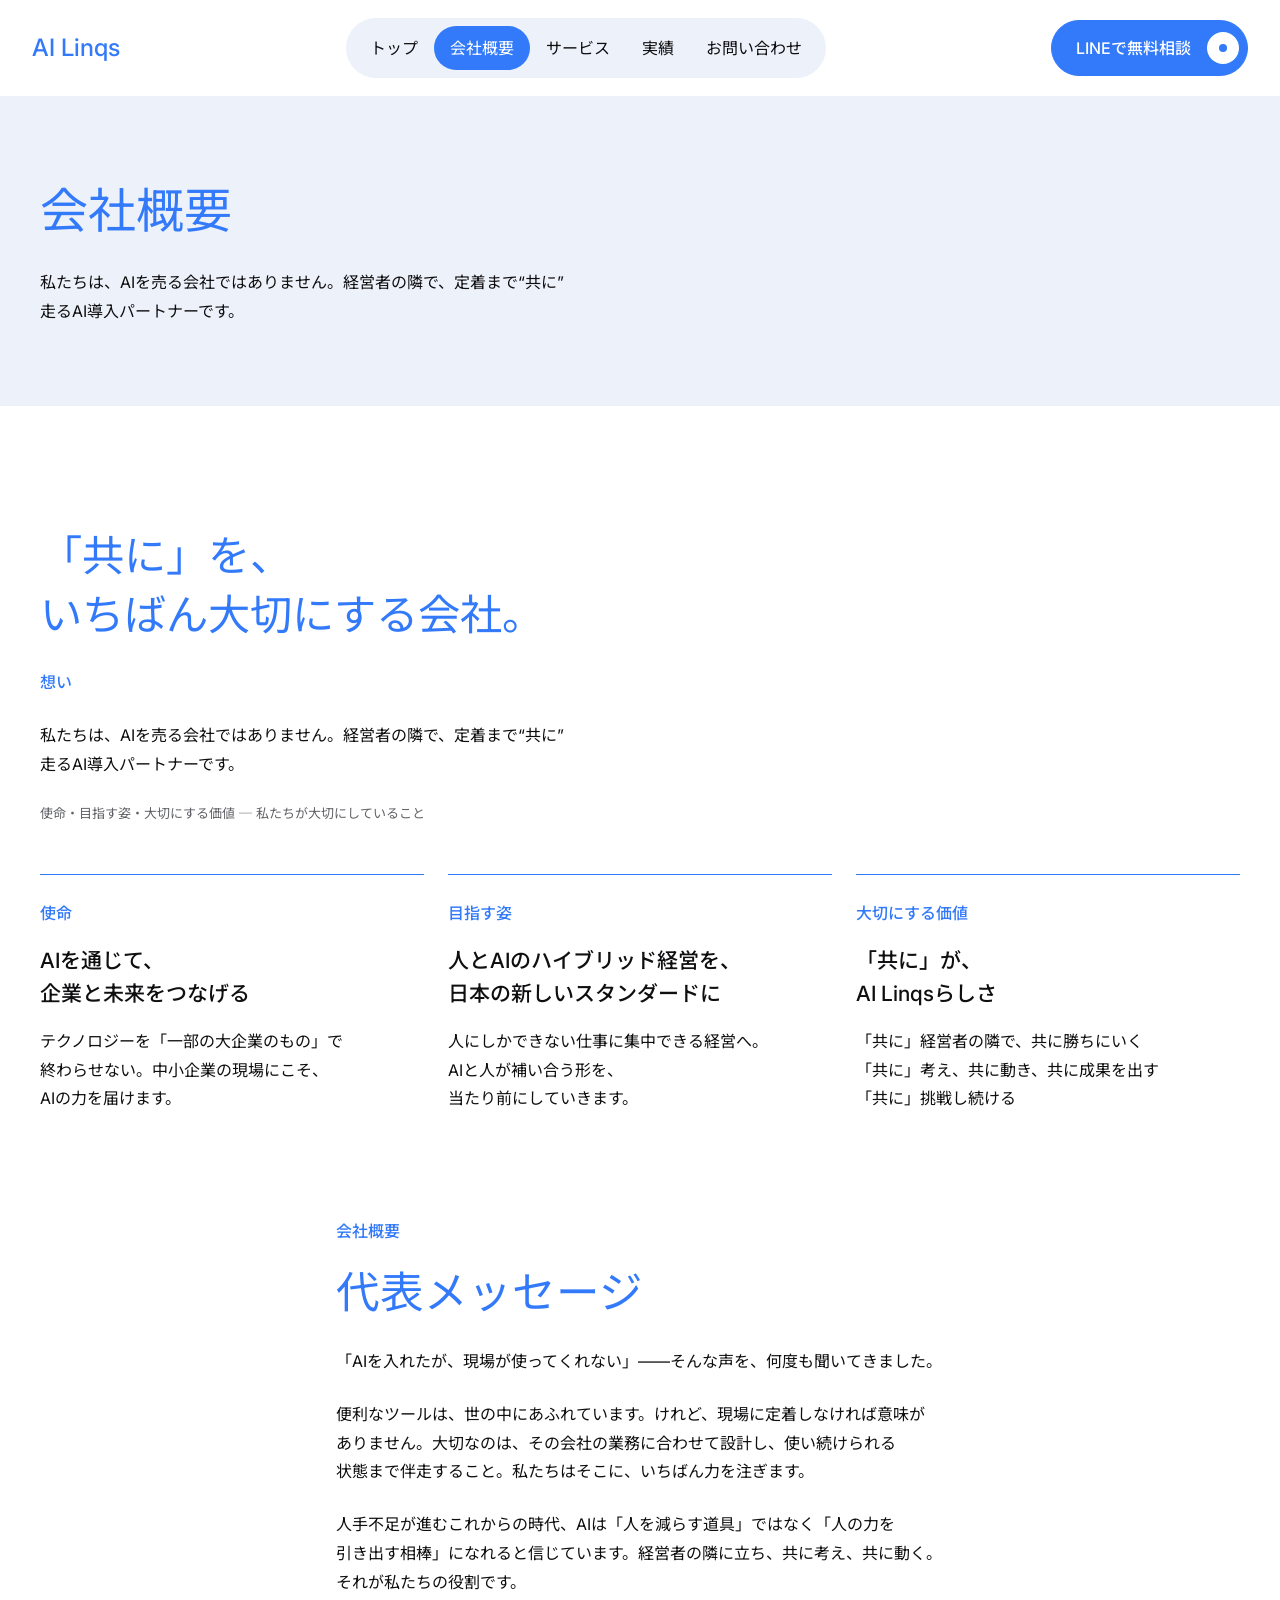
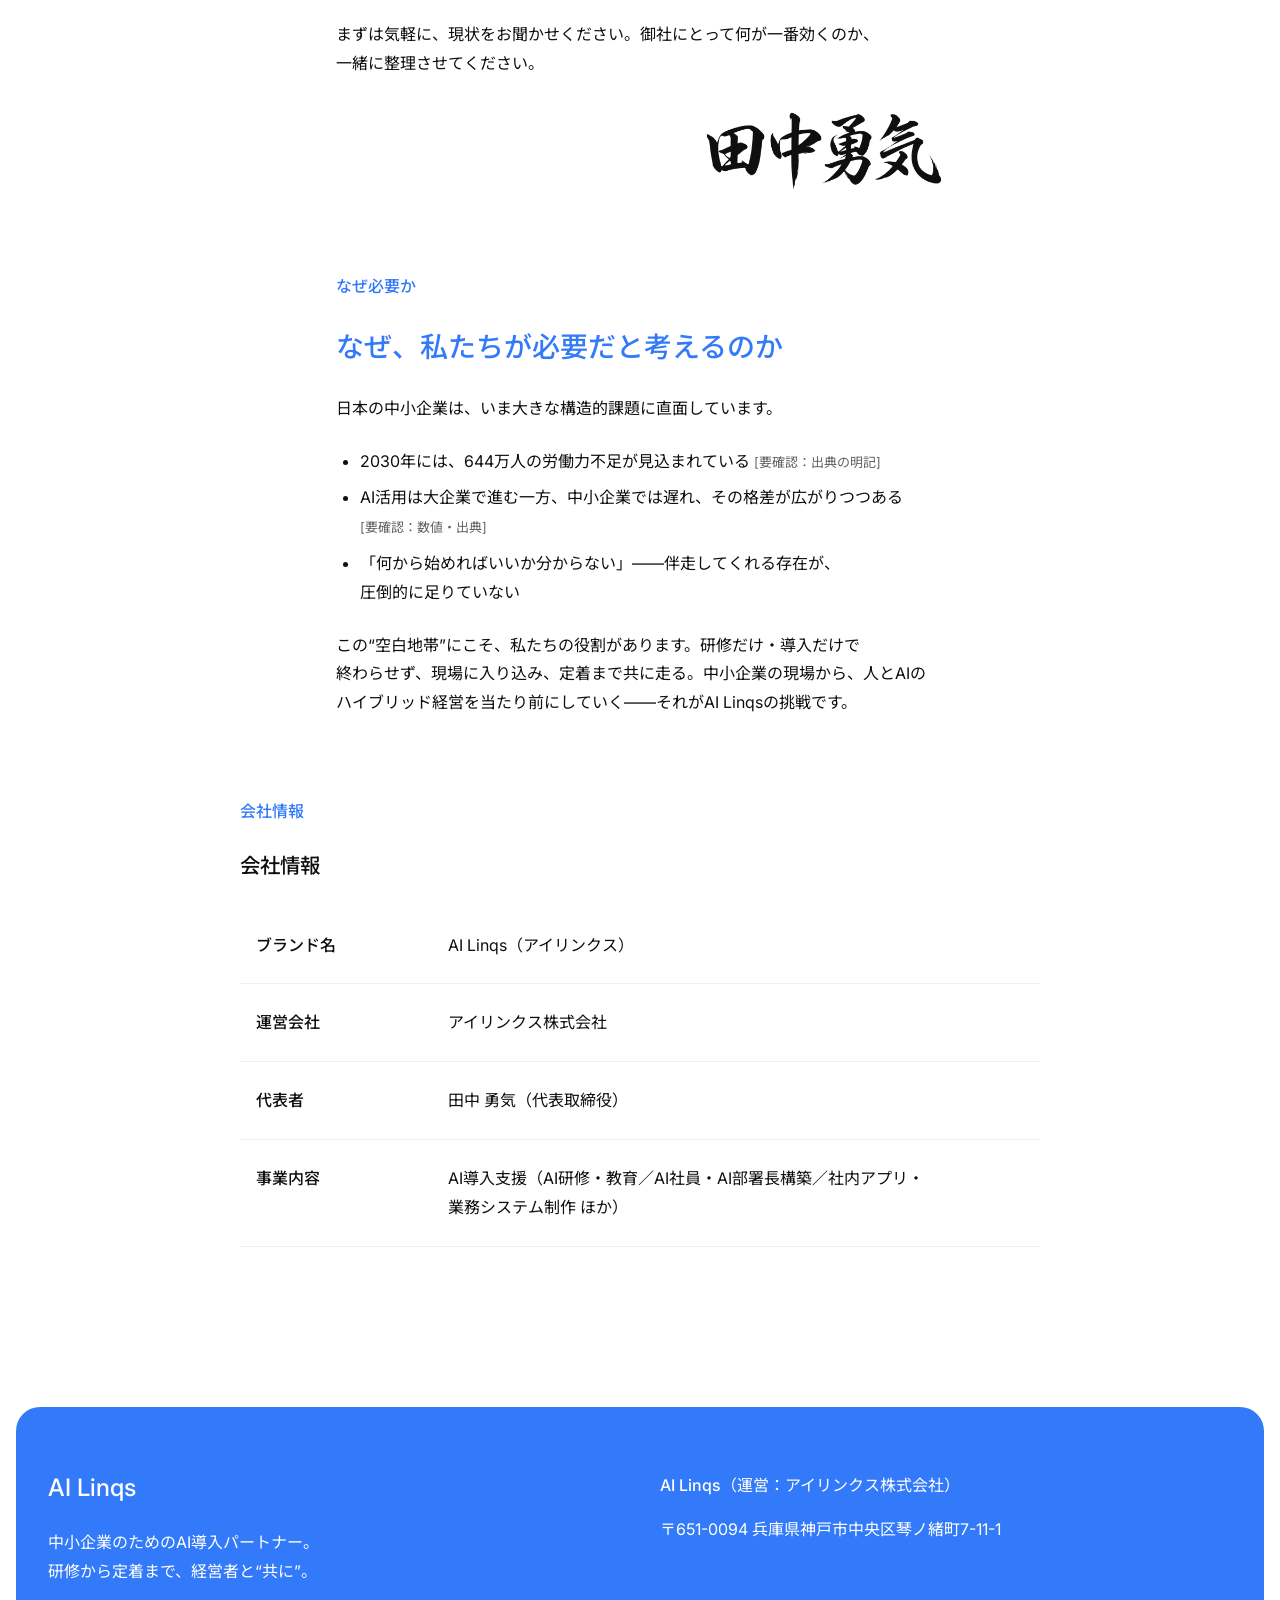
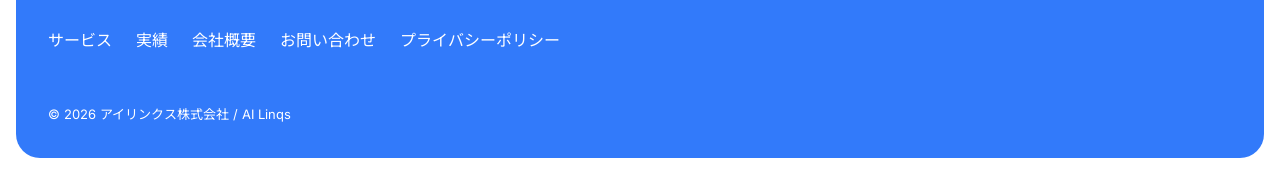
==== about.html @ a53787ae "v3.1：音声フィードバックを反映し、5ページ構成に作り直し - トップ／会社概要／サービス／実績／お問い合わせ＋プライバシーポリシー（共通 css/style.css・js/main.js） - ヒ" ====
<!DOCTYPE html>
<html lang="ja"><head><meta charset="UTF-8"><meta name="viewport" content="width=device-width, initial-scale=1"><meta name="robots" content="noindex,nofollow"><meta name="theme-color" content="#FFFFFF"><title>会社概要｜AI Linqs</title><meta name="description" content="私たちは、AIを売る会社ではありません。経営者の隣で、定着まで“共に”走るAI導入パートナーです。"><link rel="icon" sizes="32x32" href="assets/favicon-32.png"><link rel="icon" sizes="192x192" href="assets/favicon-192.png"><link rel="apple-touch-icon" sizes="180x180" href="assets/favicon-180.png"><link rel="preconnect" href="https://fonts.googleapis.com"><link rel="preconnect" href="https://fonts.gstatic.com" crossorigin><link href="https://fonts.googleapis.com/css2?family=Inter:wght@400;500;600&amp;family=Noto+Sans+JP:wght@400;500&amp;display=swap" rel="stylesheet"><link rel="stylesheet" href="css/style.css"><script src="js/main.js" defer></script></head><body><a class="skip" href="#main">本文へスキップ</a><header class="site-header"><div class="header-inner"><a class="logo" href="index.html">AI Linqs</a><nav class="pill-nav" aria-label="グローバルナビゲーション"><a href="index.html">トップ</a><a href="about.html" class="is-active" aria-current="page">会社概要</a><a href="service.html">サービス</a><a href="works.html">実績</a><a href="contact.html">お問い合わせ</a></nav><div class="header-end"><a class="btn" href="contact.html#contact" data-line-cta>LINEで無料相談<span class="btn-dot" aria-hidden="true"></span></a><button class="burger" id="burger" type="button" aria-label="メニューを開く" aria-expanded="false" aria-controls="spMenu"><span></span><span></span></button></div></div><nav class="sp-menu" id="spMenu" aria-label="スマートフォン用メニュー" hidden><a href="index.html">トップ</a><a href="about.html" class="is-active" aria-current="page">会社概要</a><a href="service.html">サービス</a><a href="works.html">実績</a><a href="contact.html">お問い合わせ</a><a class="btn" href="contact.html#contact" data-line-cta>LINEで無料相談<span class="btn-dot" aria-hidden="true"></span></a></nav><noscript><nav class="nojs-nav" aria-label="ページ一覧"><a href="index.html">トップ</a><a href="about.html" class="is-active" aria-current="page">会社概要</a><a href="service.html">サービス</a><a href="works.html">実績</a><a href="contact.html">お問い合わせ</a></nav></noscript></header><main id="main"><section class="page-band"><div class="container"><h1>会社概要</h1><p>私たちは、AIを売る会社ではありません。経営者の隣で、定着まで“共に”走るAI導入パートナーです。</p></div></section><section class="section about-content" id="philosophy"><div class="container"><div class="section-head"><h2 class="slide__title reveal">「共に」を、<br>いちばん大切にする会社。</h2><p class="eyebrow reveal">想い</p>
      <p class="slide__lead reveal">私たちは、AIを売る会社ではありません。経営者の隣で、定着まで“共に”走るAI導入パートナーです。</p>
      <p class="slide__note reveal">使命・目指す姿・大切にする価値 ─ 私たちが大切にしていること</p></div><div class="grid3 values"><article class="card" id="mission"><div class="card-body"><p class="slide__tag reveal">使命</p>
      <h3 class="slide__title reveal"><span class="phrase">AIを通じて、</span><br><span class="phrase">企業と未来をつなげる</span></h3>
      <p class="slide__lead reveal"><span class="phrase">テクノロジーを「一部の大企業のもの」で</span><br><span class="phrase">終わらせない。中小企業の現場にこそ、</span><br><span class="phrase">AIの力を届けます。</span></p></div></article>
<article class="card" id="vision"><div class="card-body"><p class="slide__tag reveal">目指す姿</p>
      <h3 class="slide__title reveal"><span class="phrase">人とAIのハイブリッド経営を、</span><br><span class="phrase">日本の新しいスタンダードに</span></h3>
      <p class="slide__lead reveal"><span class="phrase">人にしかできない仕事に集中できる経営へ。</span><br><span class="phrase">AIと人が補い合う形を、</span><br><span class="phrase">当たり前にしていきます。</span></p></div></article>
<article class="card" id="value"><div class="card-body"><p class="slide__tag reveal">大切にする価値</p>
      <h3 class="slide__title reveal"><span class="phrase">「共に」が、</span><br><span class="phrase">AI Linqsらしさ</span></h3>
      <ul class="dash slide__lead reveal">
        <li>「共に」経営者の隣で、共に勝ちにいく</li>
        <li>「共に」考え、共に動き、共に成果を出す</li>
        <li>「共に」挑戦し続ける</li>
      </ul></div></article>
</div><div class="subsection message-block"><p class="eyebrow reveal">会社概要</p>
      <h2 class="slide__title slide__title--m reveal">代表メッセージ</h2>
      <div class="message reveal">
        <!-- 社長の写真が届いたら：<img class="message__portrait" src="assets/ceo.jpg" alt="代表取締役 田中 勇気" width="224" height="224" loading="lazy" decoding="async"> -->
        <p>「AIを入れたが、現場が使ってくれない」——そんな声を、何度も聞いてきました。</p>
        <p>便利なツールは、世の中にあふれています。けれど、現場に定着しなければ意味がありません。大切なのは、その会社の業務に合わせて設計し、使い続けられる状態まで伴走すること。私たちはそこに、いちばん力を注ぎます。</p>
        <p>人手不足が進むこれからの時代、AIは「人を減らす道具」ではなく「人の力を引き出す相棒」になれると信じています。経営者の隣に立ち、共に考え、共に動く。それが私たちの役割です。</p>
        <p>まずは気軽に、現状をお聞かせください。御社にとって何が一番効くのか、一緒に整理させてください。</p>
        <img src="assets/signature-dark.png" alt="田中 勇気 サイン" class="message__sign" width="900" height="308" loading="lazy" decoding="async">
      </div></div><div id="why-us" class="subsection"><p class="slide__tag reveal">なぜ必要か</p>
      <h3 class="slide__title reveal">なぜ、私たちが必要だと考えるのか</h3>
      <div class="prose slide__lead reveal">
        <p>日本の中小企業は、いま大きな構造的課題に直面しています。</p>
        <ul>
          <li>2030年には、644万人の労働力不足が見込まれている <span class="todo">[要確認：出典の明記]</span></li>
          <li>AI活用は大企業で進む一方、中小企業では遅れ、その格差が広がりつつある <span class="todo">[要確認：数値・出典]</span></li>
          <li>「何から始めればいいか分からない」——伴走してくれる存在が、圧倒的に足りていない</li>
        </ul>
        <p>この“空白地帯”にこそ、私たちの役割があります。研修だけ・導入だけで終わらせず、現場に入り込み、定着まで共に走る。中小企業の現場から、人とAIのハイブリッド経営を当たり前にしていく——それがAI Linqsの挑戦です。</p>
      </div></div><div id="company-info" class="subsection"><p class="slide__tag reveal">会社情報</p>
      <h3 class="slide__title slide__title--m reveal">会社情報</h3>
      <!-- [要確認] 会社概要（運営法人=アイリンクス株式会社／設立年・法人格の最終確認） -->
      <table class="company-table"><tbody><tr><th scope="row">ブランド名</th><td>AI Linqs（アイリンクス）</td></tr><tr><th scope="row">運営会社</th><td>アイリンクス株式会社</td></tr><tr><th scope="row">代表者</th><td>田中 勇気（代表取締役）</td></tr><tr><th scope="row">事業内容</th><td>AI導入支援（AI研修・教育／AI社員・AI部署長構築／社内アプリ・業務システム制作 ほか）</td></tr></tbody></table></div></div></section></main><footer class="footer">
  <div class="container">
    <div class="footer__grid">
      <div>
        <a href="index.html" class="logo" aria-label="AI Linqs トップへ"><span class="logo__ai">AI</span> Linqs</a>
        <p class="footer__desc">中小企業のためのAI導入パートナー。<br>研修から定着まで、経営者と“共に”。</p>
      </div>
      <div>
        <p><strong>AI Linqs</strong>（運営：アイリンクス株式会社）</p>
        <p>〒651-0094 兵庫県神戸市中央区琴ノ緒町7-11-1</p>
      </div>
      <nav class="footer__nav" aria-label="フッターナビゲーション">
        <ul>
          <li><a href="service.html">サービス</a></li>
          <li><a href="works.html">実績</a></li>
          <li><a href="about.html">会社概要</a></li>
          <li><a href="contact.html">お問い合わせ</a></li>
          <li><a href="privacy.html">プライバシーポリシー</a></li>
        </ul>
      </nav>
    </div>
    <p class="footer__copy">&copy; 2026 アイリンクス株式会社 / AI Linqs</p>
  </div>
</footer><div class="sticky-cta" id="stickyCta" hidden><a class="btn" href="contact.html#contact" data-line-cta>LINEで無料相談<span class="btn-dot" aria-hidden="true"></span></a></div><div class="test-badge" id="testBadge" hidden>テスト版 v3</div></body></html>
---- css/style.css ----
/* AI Linqs v3.1 — six colors, no shadows or gradients, 8px spacing. */
:root {
  --white: #FFFFFF;
  --surface: #EDF1F9;
  --blue: #327AFA;
  --ink: #0F0F11;
  --muted: #616267;
  --faint: #9798A1;
  --header-height: 96px;
}
* { box-sizing: border-box; }
html { scroll-padding-top: 112px; }
body { margin: 0; color: var(--ink); background: var(--white); font-family: "Inter", "Noto Sans JP", sans-serif; font-size: 16px; font-weight: 400; line-height: 1.8; }
h1,h2,h3,h4,p,ul,ol,dl,figure { margin: 0; }
h1,h2,h3,h4,summary { text-wrap: balance; word-break: auto-phrase; line-break: strict; }
h1,h2 { color: var(--blue); font-size: clamp(30px, 3.4vw, 48px); font-weight: 400; line-height: 1.4; }
h3 { font-size: clamp(20px, 1.6vw, 21px); font-weight: 500; line-height: 1.6; }
h4 { font-size: 18px; font-weight: 500; }
p,li,dd,td,th { text-wrap: pretty; word-break: auto-phrase; line-break: strict; }
p,dd { max-width: 38em; }
p + p { margin-top: 16px; }
b,strong,th,dt { font-weight: 500; }
a { color: var(--blue); text-underline-offset: 4px; }
button { font: inherit; cursor: pointer; }
img { display: block; max-width: 100%; object-fit: cover; }
ul,ol { padding-left: 24px; }
li + li { margin-top: 8px; }
[hidden] { display: none !important; }
:focus-visible { outline: 2px solid var(--blue); outline-offset: 4px; }
[id] { scroll-margin-top: 112px; }
.phrase,.nw { display: inline-block; }
.container { width: calc(100% - 64px); max-width: 1200px; margin-inline: auto; }
.section { padding: 120px 0 160px; }
.section + .section { border-top: 1px solid var(--surface); }
.section-head { margin-bottom: 48px; }
.section-head > * + * { margin-top: 24px; }
.section-head > .eyebrow:first-child { margin-bottom: 16px; }
.section-head > .eyebrow + h2 { margin-top: 0; }
.lead,.slide__lead { font-size: 16px; line-height: 1.8; }
.eyebrow,.slide__tag { font-size: 16px; font-weight: 500; color: var(--blue); }
.note,.slide__note,.todo,.contact__privacy,.modal__updated,.footer__copy { font-size: 13px; color: var(--muted); }
.note,.slide__note { margin-top: 24px; }
.actions,.slide__actions { display: flex; flex-wrap: wrap; gap: 16px; margin-top: 40px; }
.actions { justify-content: center; }
.grid3 { display: grid; grid-template-columns: repeat(3,minmax(0,1fr)); gap: 24px; align-items: stretch; }
.grid3 > * { min-width: 0; }
.card { display: flex; flex-direction: column; gap: 24px; }
.card-body { display: flex; flex-direction: column; align-items: flex-start; gap: 16px; min-width: 0; flex: 1; }
.card-body > p + p { margin-top: 0; }
.card-copy { width: 100%; font-size: 16px; line-height: 1.8; }
.photo { width: 100%; height: auto; aspect-ratio: 3 / 2; border-radius: 16px; object-fit: cover; }
.surface-section { background: var(--surface); }
.btn { display: inline-flex; align-items: center; justify-content: space-between; gap: 16px; min-height: 56px; max-width: 100%; padding: 8px 8px 8px 24px; border: 1px solid var(--blue); border-radius: 9999px; background: var(--white); color: var(--blue); text-decoration: none; font-size: 16px; font-weight: 500; line-height: 1.4; transition: color .3s ease, background-color .3s ease; }
.btn-dot { display: grid; place-items: center; flex: 0 0 32px; width: 32px; height: 32px; border-radius: 9999px; background: var(--blue); }
.btn-dot::after { content: ""; width: 8px; height: 8px; border-radius: 9999px; background: var(--white); }
.btn[data-line-cta],.btn:hover { background: var(--blue); color: var(--white); }
.btn[data-line-cta] .btn-dot,.btn:hover .btn-dot { background: var(--white); }
.btn[data-line-cta] .btn-dot::after,.btn:hover .btn-dot::after { background: var(--blue); }
.btn[data-line-cta]:hover { background: var(--white); color: var(--blue); }
.btn[data-line-cta]:hover .btn-dot { background: var(--blue); }
.btn[data-line-cta]:hover .btn-dot::after { background: var(--white); }
.site-header { position: sticky; top: 0; z-index: 20; background: var(--white); border-bottom: 1px solid var(--surface); }
.header-inner { width: calc(100% - 64px); max-width: 1360px; min-height: var(--header-height); margin: auto; display: flex; justify-content: space-between; align-items: center; gap: 24px; }
.logo { font-size: 24px; font-weight: 500; line-height: 1.4; color: var(--blue); text-decoration: none; white-space: nowrap; }
.pill-nav { display: flex; padding: 8px; border-radius: 9999px; background: var(--surface); }
.pill-nav a { padding: 8px 16px; font-size: 16px; color: var(--ink); text-decoration: none; border-radius: 9999px; white-space: nowrap; }
.pill-nav a.is-active,.sp-menu a.is-active { background: var(--blue); color: var(--white); }
.header-end { display: flex; align-items: center; gap: 16px; }
.burger { display: none; width: 48px; height: 48px; padding: 16px 8px; background: var(--white); border: 1px solid var(--blue); border-radius: 9999px; }
.burger span { display: block; height: 1px; background: var(--blue); }
.burger span + span { margin-top: 8px; }
.sp-menu { padding: 16px 24px 24px; background: var(--surface); }
.sp-menu > a { display: block; padding: 8px 16px; margin-top: 8px; border-radius: 9999px; text-decoration: none; }
.sp-menu > .btn { display: flex; }
.nojs-nav { display: flex; flex-wrap: wrap; gap: 16px; padding: 16px; }
.skip { position: fixed; z-index: 40; top: -160px; left: 16px; padding: 16px; border-radius: 9999px; background: var(--white); border: 1px solid var(--blue); }
.skip:focus { top: 16px; }
/* Full-bleed hero has no frame, padding or border radius. */
.hero { position: relative; }
/* 写真は 3:1。左の白い部分に文字を載せるので、左端を基準に切り出す */
.hero-image { display: block; width: 100%; height: clamp(520px, 45vw, 760px); object-fit: cover; object-position: left center; }
.hero-inner { position: absolute; inset: 0; width: calc(100% - 64px); max-width: 1200px; margin: auto; display: flex; align-items: center; }
.hero-copy { width: 600px; max-width: 46%; padding: 48px 0; }
.hero-copy > * + * { margin-top: 24px; }
.hero-copy h1 { font-size: clamp(30px, 3.1vw, 48px); white-space: nowrap; }
.hero-copy .eyebrow { max-width: 32em; font-size: 16px; color: var(--ink); }
.hero-copy .lead { max-width: 30em; }
.page-band { padding: 80px 0; background: var(--surface); }
.page-band h1 { font-size: 48px; }
.page-band p { margin-top: 24px; }
#philosophy > .container > .section-head h2 { font-size: clamp(24px, 3.3vw, 48px); }
.philosophy-intro { display: grid; grid-template-columns: 1.2fr 1fr; align-items: center; gap: 64px; }
.philosophy-intro .photo { max-height: 360px; }
.growth-flow { display: grid; grid-template-columns: repeat(4,minmax(0,1fr)); list-style: none; padding: 0; margin: 64px 0; gap: 24px; }
.growth-flow li { position: relative; margin: 0; padding: 24px 8px; text-align: center; color: var(--blue); font-size: 21px; border-block: 1px solid var(--surface); }
.growth-flow li + li::before { content: "→"; position: absolute; top: 50%; left: -24px; width: 24px; transform: translateY(-50%); }
.pillar { padding: 0; }
.pillar h3 { font-size: clamp(28px, 2.3vw, 32px); font-weight: 400; color: var(--blue); line-height: 1.4; }
.pillar .eyebrow { margin-bottom: 8px; }
.pillars .card-body { gap: 24px; }
.issue-cards .card-body { padding: 0; }
.reason-cards .card { border-top: 1px solid var(--blue); padding: 24px 0; }
.reason-cards .eyebrow { font-size: 32px; font-weight: 400; }
.process-strip { margin-top: 64px; }
.steps { display: grid; grid-template-columns: repeat(4,minmax(0,1fr)); align-items: stretch; list-style: none; padding: 0; gap: 24px; }
.steps li { position: relative; margin: 0; min-width: 0; display: flex; flex-direction: column; gap: 16px; font-size: 16px; }
.steps li::before { content: ""; position: absolute; top: 24px; left: 0; right: -24px; height: 1px; background: var(--blue); }
.steps li:last-child::before { right: 0; }
.step-number { position: relative; z-index: 1; width: 48px; height: 48px; display: grid; place-items: center; border: 1px solid var(--blue); border-radius: 9999px; background: var(--white); color: var(--blue); font-size: 21px; }
.service-cards h3 { white-space: nowrap; font-size: clamp(18px, 1.6vw, 21px); }
.case-cards .card-copy { font-size: 16px; }
.line-frame { background: var(--surface); border-radius: 32px; padding: 48px; }
.line-frame .section-head { max-width: 760px; }
.line-frame .grid3 { gap: 24px; }
.line-frame .card { background: var(--white); border-radius: 12px; padding: 24px 16px; }
.line-frame .card h3 { font-size: 19px; }
.line-frame .card .phrase { display: inline; }
.line-frame .card br { display: none; }
.line-icon { width: 40px; height: 40px; stroke: var(--blue); fill: none; stroke-width: 1.5; }
.line-action { display: flex; align-items: center; justify-content: center; gap: 40px; margin-top: 48px; }
.qr { width: 160px; height: 160px; }
.subsection { margin-top: 80px; }
.subsection > * + * { margin-top: 24px; }
.values .card { padding: 24px 0; border-top: 1px solid var(--blue); }
.values h3 { font-size: 21px; }
.values .dash { list-style: none; padding: 0; }
.values .dash li + li { margin-top: 0; }
.message-block,.prose,.privacy-prose,.detail-content { max-width: 38em; margin-inline: auto; }
.message-block > h2 { margin-top: 16px; }
.message p { margin-top: 24px; }
.message__sign { width: 240px; height: auto; margin: 32px 0 0 auto; }
.prose ul { margin: 24px 0; }
#why-us { max-width: 38em; margin-inline: auto; }
#why-us > h3 { font-size: 28px; color: var(--blue); }
#company-info { max-width: 800px; margin-inline: auto; }
.company-table { width: 100%; border-collapse: collapse; margin-top: 24px; }
.company-table th,.company-table td { text-align: left; vertical-align: top; padding: 24px 16px; border-bottom: 1px solid var(--surface); }
.company-table th { width: 24%; }
.mini { display: grid; list-style: none; padding: 0; gap: 24px; margin-top: 32px; }
.mini li { display: flex; gap: 24px; padding: 24px; background: var(--surface); border-radius: 12px; margin: 0; }
.mini li > span:first-child { flex: 0 0 32px; color: var(--blue); font-size: 21px; }
.mini li > span:last-child { max-width: 38em; }
.mini b { display: block; margin-bottom: 8px; font-size: 21px; }
#lineup .mini { max-width: 800px; }
.detail-section:nth-of-type(even) { background: var(--surface); }
.detail-content h2 { font-size: clamp(28px, 3vw, 40px); }
.detail-content h3,.privacy-prose h3 { margin: 40px 0 16px; }
.modal__head { margin-bottom: 32px; }
.modal__head .slide__tag { margin-bottom: 16px; }
.ba { margin-top: 40px; display: grid; gap: 24px; }
.ba__col { border: 1px solid var(--blue); border-radius: 16px; padding: 24px; }
.ba__h { color: var(--blue); font-weight: 500; margin-bottom: 16px; }
.ba__arrow { display: none; }
.row { margin-top: 32px; }
.row__h { margin-bottom: 16px; color: var(--blue); }
.price { border-top: 1px solid var(--blue); margin-top: 40px; padding-top: 24px; }
.table-wrap { overflow-x: auto; margin-top: 24px; }
.compare { width: 100%; border-collapse: collapse; text-align: left; table-layout: fixed; }
.compare th,.compare td { padding: 24px 16px; vertical-align: top; border-bottom: 1px solid var(--surface); }
.compare thead { background: var(--surface); }
.compare th:first-child { width: 28%; }
.compare th:last-child { width: 20%; }
.panel,.cta-panel { padding: 48px; border-radius: 16px; background: var(--surface); }
.cta-panel p { margin-inline: auto; }
.cta-panel { text-align: center; }
.cta-panel .slide__actions { justify-content: center; }
#comparison #compare { margin-top: 0; }
#service-consult .subsection { margin-top: 0; }
.process-details { display: grid; gap: 32px; max-width: 38em; margin: 64px auto 0; }
.process-details h3 { margin-bottom: 16px; color: var(--blue); }
#faq { background: var(--surface); }
.faq { max-width: 800px; margin-top: 48px; }
details { background: var(--white); border-radius: 12px; padding: 24px; margin-bottom: 16px; }
summary { position: relative; cursor: pointer; list-style: none; padding-right: 32px; font-size: 18px; font-weight: 500; }
summary::-webkit-details-marker { display: none; }
.faq__pm { position: absolute; top: 0; right: 0; color: var(--blue); }
.faq__pm::after { content: "+"; }
details[open] .faq__pm::after { content: "−"; }
.faq__a { padding-top: 24px; }
.faq-group__title { margin: 40px 0 24px; font-size: 21px; }
.case-list { display: grid; gap: 120px; }
.case-detail { display: grid; grid-template-columns: 1fr 1fr; gap: 48px; align-items: start; }
.case-detail .photo { position: sticky; top: 128px; }
.case-detail .card-body { gap: 24px; }
.case-detail h3 { font-size: 28px; color: var(--blue); }
.tags { display: flex; flex-wrap: wrap; gap: 8px; }
.tags > span { background: var(--surface); border-radius: 9999px; padding: 8px 16px; font-size: 16px; }
.case > div + div { margin-top: 24px; }
.case dt { color: var(--blue); margin-bottom: 8px; }
.case dd { margin: 0; }
.voice { border-radius: 16px; padding: 24px; background: var(--surface); }
.voice h4 { color: var(--blue); margin-bottom: 16px; }
#stance { max-width: 800px; margin-inline: auto; }
.consult-content { margin-top: 80px; }
.consult-content > h3 { margin: 16px 0 24px; font-size: 32px; color: var(--blue); }
.icons3 { display: grid; grid-template-columns: repeat(3,minmax(0,1fr)); gap: 24px; align-items: stretch; margin-top: 40px; }
.icons3 > div { padding: 24px; border-radius: 12px; background: var(--surface); }
.icons3 b { display: block; color: var(--blue); font-size: 21px; margin-bottom: 16px; }
.contact-action { margin-top: 80px; }
.contact-action .subsection { margin-top: 0; }
.line-card { text-align: center; max-width: 38em; margin: auto; }
.line-card p { margin-top: 24px; }
.line-card .btn { margin-top: 24px; }
.line-card small { display: block; margin-top: 24px; font-size: 13px; color: var(--muted); }
.line-card__qr img { width: 160px; height: 160px; margin: 0 auto 32px; }
.contact__privacy { margin: 32px auto 0; }
.privacy-prose ul { margin: 24px 0; }
.privacy-prose .modal__updated { margin-top: 40px; }
.footer { margin: 0 16px 16px; padding: 64px 0 32px; background: var(--blue); color: var(--white); border-radius: 24px; }
.footer a,.footer .footer__copy { color: var(--white); }
.footer :focus-visible { outline-color: var(--white); }
.footer__grid { display: grid; grid-template-columns: 1fr 1fr; gap: 40px; }
.footer__desc { margin-top: 24px; }
.footer__nav { grid-column: 1 / -1; }
.footer__nav ul { display: flex; flex-wrap: wrap; list-style: none; padding: 0; gap: 24px; }
.footer__nav li { margin: 0; }
.footer__nav a { text-decoration: none; }
.footer__copy { margin-top: 48px; }
.test-badge { position: fixed; bottom: 16px; left: 16px; z-index: 25; padding: 8px 16px; border-radius: 9999px; background: var(--surface); color: var(--faint); font-size: 13px; }
.sticky-cta { display: none; }
.reveal.is-pending { opacity: 0; transform: translateY(16px); }
.reveal { transition: opacity .6s ease, transform .6s ease; }
@media (max-width: 1199px) {
  .pill-nav { display: none; }
  .burger { display: block; }
  .grid3 { grid-template-columns: minmax(0,1fr); max-width: 608px; margin-inline: auto; gap: 48px; }
  .pillars,.reason-cards,.values { max-width: 400px; }
  .line-frame .grid3 { max-width: 480px; }
  .line-frame .card { padding: 32px; }
  .line-frame .card .phrase { display: inline-block; }
  .line-frame .card br { display: initial; }
  .philosophy-intro { gap: 32px; grid-template-columns: 1fr; max-width: 608px; margin-inline: auto; }
  .philosophy-intro .photo { max-height: none; }
  .hero-inner { position: static; padding: 48px 0 64px; }
  .hero-image { min-height: 0; height: 46svh; }
  .hero-copy { max-width: 100%; width: 608px; padding: 0; }
  .hero-copy h1 { font-size: 48px; }
  .hero { min-height: 0; }
  .hero-copy .lead { max-width: 38em; }
  .steps { gap: 16px; }
  .steps li::before { right: -16px; }
  .case-detail { grid-template-columns: 1fr; max-width: 800px; margin-inline: auto; gap: 32px; }
  .case-detail .photo { position: static; }
  .case-detail .card-body { max-width: 38em; }
  .icons3 { grid-template-columns: 1fr; max-width: 608px; }
}
@media (max-width: 767px) {
  :root { --header-height: 80px; }
  html { scroll-padding-top: 96px; }
  [id] { scroll-margin-top: 96px; }
  .container,.header-inner,.hero-inner { width: calc(100% - 32px); }
  .section { padding: 80px 0; }
  .section-head { margin-bottom: 32px; }
  .header-inner { gap: 16px; }
  .header-end > .btn { display: none; }
  h1,h2 { font-size: 30px; }
  .hero-inner { padding: 32px 0 64px; }
  .hero-copy h1 { font-size: clamp(26px, 8.2vw, 40px); }
  .hero-copy .eyebrow { font-size: 16px; }
  .page-band { padding: 48px 0; }
  .page-band h1 { font-size: 32px; }
  #philosophy > .container > .section-head h2 { font-size: clamp(20px, 6.3vw, 32px); }
  .pillar h3 { font-size: clamp(24px, 7.2vw, 32px); }
  .growth-flow { gap: 16px; margin: 48px 0; }
  .growth-flow li { font-size: 16px; padding: 16px 0; }
  .growth-flow li + li::before { left: -16px; width: 16px; }
  .growth-flow .phrase { white-space: nowrap; }
  .steps { gap: 8px; }
  .steps li { font-size: 16px; }
  .steps li::before { right: -8px; }
  .step-number { width: 40px; height: 40px; font-size: 18px; }
  .steps li::before { top: 24px; }
  .steps .phrase { display: inline; }
  .steps br { display: none; }
  .service-cards h3 { font-size: clamp(17px, 5vw, 21px); }
  .case-cards .card-copy .phrase { display: inline; }
  .line-frame { padding: 32px 16px; }
  .line-frame .section-head h2 { font-size: 26px; }
  .line-frame .card { padding: 24px 16px; }
  .line-frame .card .phrase { display: inline; }
  .line-frame .card br { display: none; }
  .line-frame .card h3 { font-size: 19px; }
  .line-action { margin-top: 32px; }
  .pc-only { display: none; }
  .subsection { margin-top: 64px; }
  .values h3 { font-size: 20px; }
  .company-table th,.company-table td { padding: 16px 8px; }
  .company-table th { width: 32%; }
  .mini li { padding: 24px 16px; gap: 16px; }
  .mini b { font-size: 20px; }
  .panel,.cta-panel { padding: 32px 16px; }
  .ba__col { padding: 24px 16px; }
  .compare { min-width: 720px; }
  .case-list { gap: 80px; }
  .case-detail h3 { font-size: 24px; }
  .voice { padding: 24px 16px; }
  .tags > span { padding: 8px; }
  .footer { padding: 48px 0 104px; }
  .footer__grid { grid-template-columns: 1fr; gap: 32px; }
  .footer__nav ul { gap: 16px; }
  .footer .container { width: calc(100% - 32px); }
  .sticky-cta:not([hidden]) { display: flex; justify-content: center; position: fixed; left: 0; right: 0; bottom: 0; z-index: 30; padding: 8px 16px; padding-bottom: max(8px,env(safe-area-inset-bottom)); background: var(--white); border-top: 1px solid var(--surface); }
  .sticky-cta .btn { width: 100%; max-width: 400px; }
  .test-badge { display: none; }
}
@media (prefers-reduced-motion: reduce) {
  .reveal,.btn { transition: none; }
  .reveal.is-pending { opacity: 1; transform: none; }
}
/* Fixed editorial lines remain real lines, rather than equal-height empty space. */
.phrase { max-width: 100%; }
.benefits .card .phrase,.case-cards .card-copy .phrase { display: inline-block; }
.benefits .card br { display: initial; }
@media (max-width: 767px) {
  .steps { grid-template-columns: repeat(4,208px); overflow-x: auto; padding-bottom: 16px; gap: 24px; }
  .steps li::before { right: -24px; }
  .steps li > span:last-child { max-width: 13em; }
  .steps .phrase { display: inline-block; }
  .steps br { display: initial; }
}
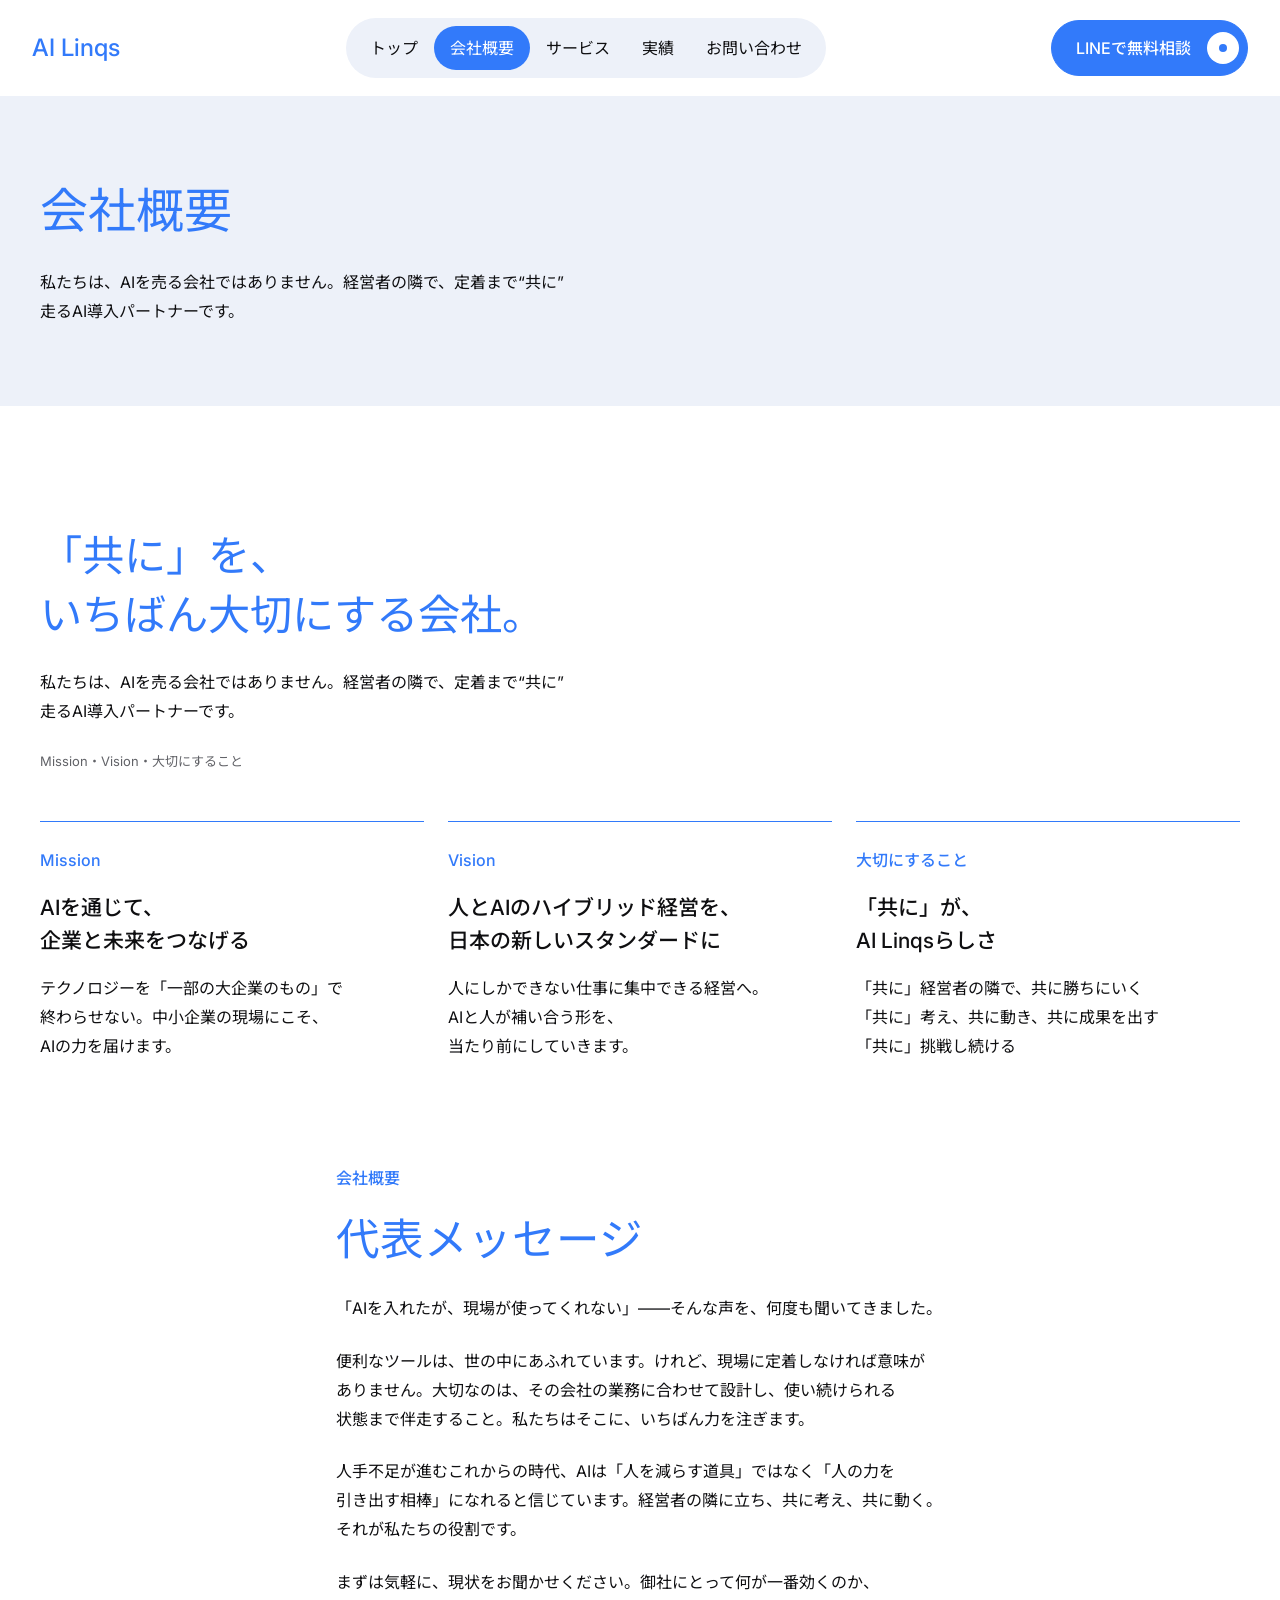
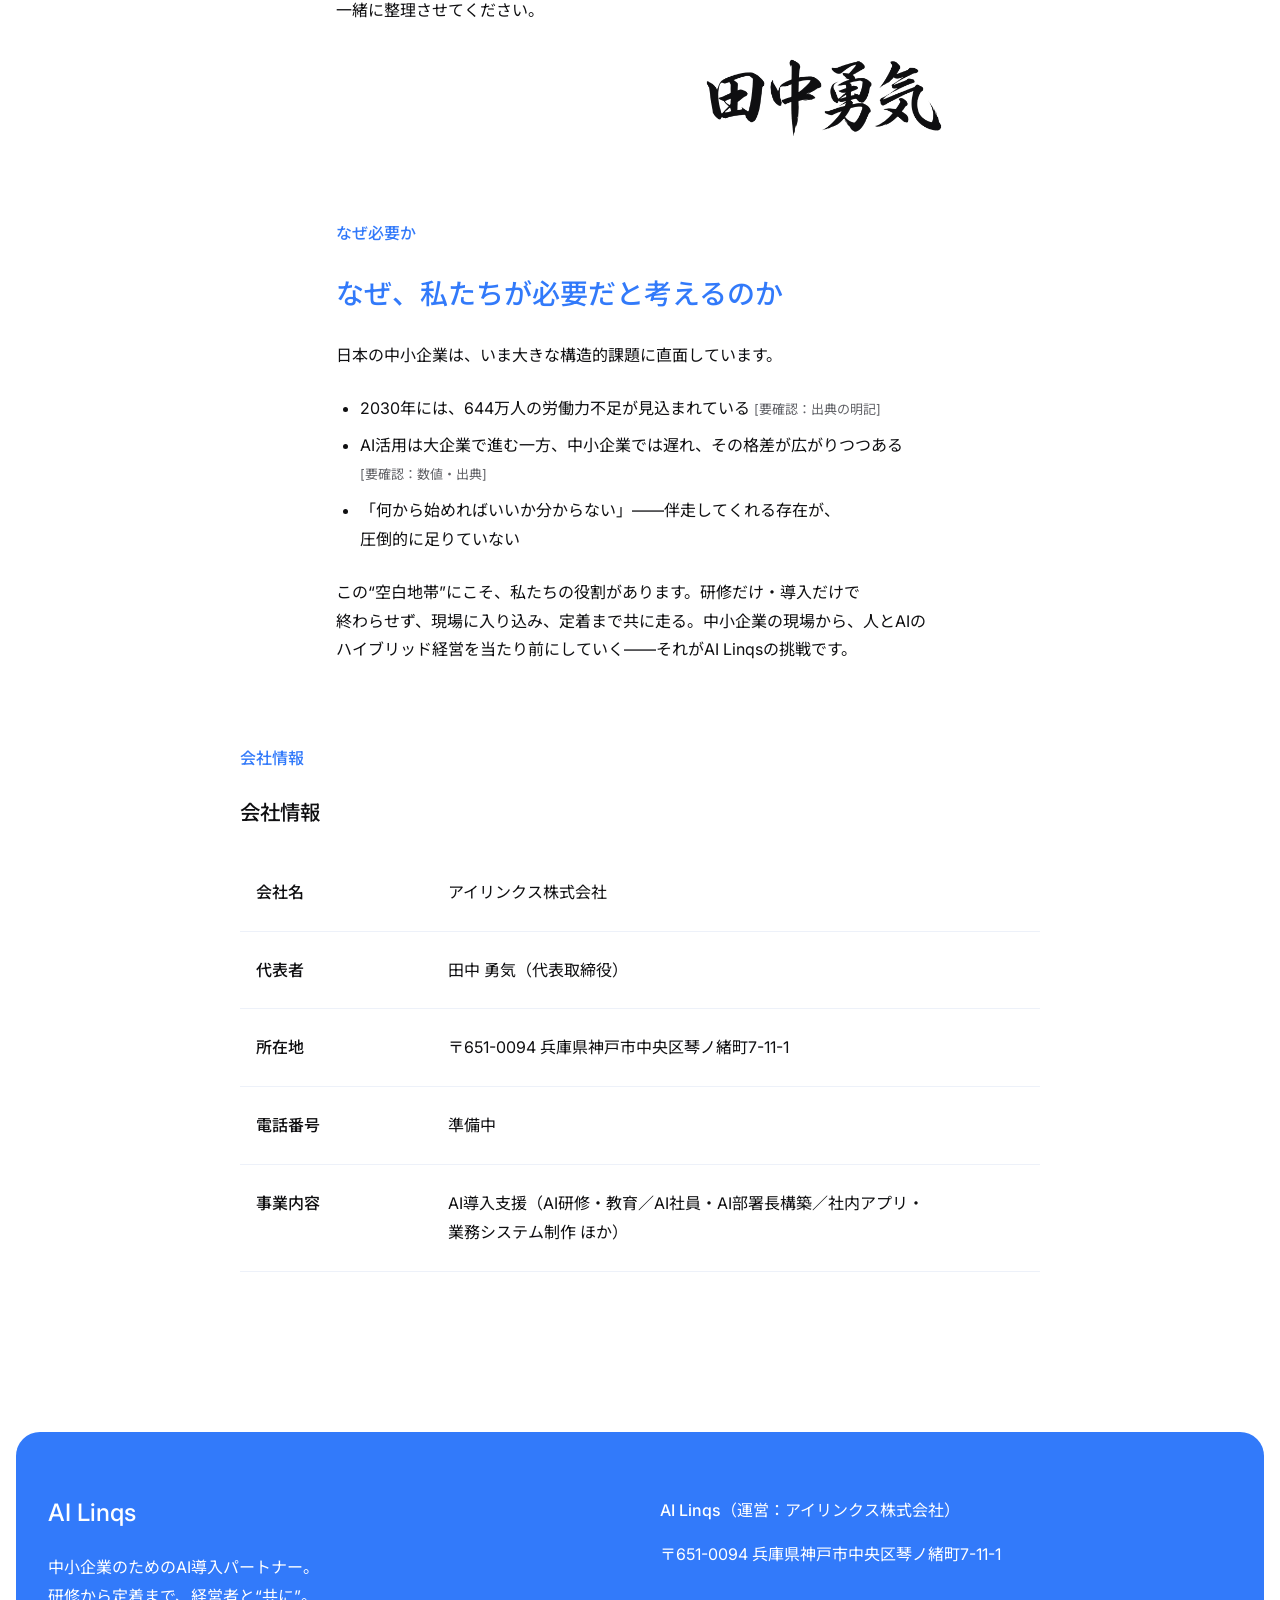
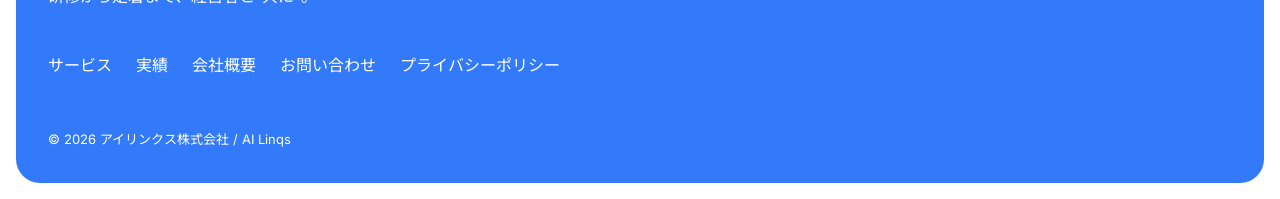
==== commit 8c66e3ca: "v3.2：画面への書き込みを反映 - ヒーローを動画に（無音・自動再生・繰り返し、読み込み前はポスター画像）。絵柄が変わっても読めるよう暗幕＋白文字 - 想い：流れの図と「つながり・伴走・未来」のラベ" ====
--- a/about.html
+++ b/about.html
@@ -1,13 +1,13 @@
 <!DOCTYPE html>
-<html lang="ja"><head><meta charset="UTF-8"><meta name="viewport" content="width=device-width, initial-scale=1"><meta name="robots" content="noindex,nofollow"><meta name="theme-color" content="#FFFFFF"><title>会社概要｜AI Linqs</title><meta name="description" content="私たちは、AIを売る会社ではありません。経営者の隣で、定着まで“共に”走るAI導入パートナーです。"><link rel="icon" sizes="32x32" href="assets/favicon-32.png"><link rel="icon" sizes="192x192" href="assets/favicon-192.png"><link rel="apple-touch-icon" sizes="180x180" href="assets/favicon-180.png"><link rel="preconnect" href="https://fonts.googleapis.com"><link rel="preconnect" href="https://fonts.gstatic.com" crossorigin><link href="https://fonts.googleapis.com/css2?family=Inter:wght@400;500;600&amp;family=Noto+Sans+JP:wght@400;500&amp;display=swap" rel="stylesheet"><link rel="stylesheet" href="css/style.css"><script src="js/main.js" defer></script></head><body><a class="skip" href="#main">本文へスキップ</a><header class="site-header"><div class="header-inner"><a class="logo" href="index.html">AI Linqs</a><nav class="pill-nav" aria-label="グローバルナビゲーション"><a href="index.html">トップ</a><a href="about.html" class="is-active" aria-current="page">会社概要</a><a href="service.html">サービス</a><a href="works.html">実績</a><a href="contact.html">お問い合わせ</a></nav><div class="header-end"><a class="btn" href="contact.html#contact" data-line-cta>LINEで無料相談<span class="btn-dot" aria-hidden="true"></span></a><button class="burger" id="burger" type="button" aria-label="メニューを開く" aria-expanded="false" aria-controls="spMenu"><span></span><span></span></button></div></div><nav class="sp-menu" id="spMenu" aria-label="スマートフォン用メニュー" hidden><a href="index.html">トップ</a><a href="about.html" class="is-active" aria-current="page">会社概要</a><a href="service.html">サービス</a><a href="works.html">実績</a><a href="contact.html">お問い合わせ</a><a class="btn" href="contact.html#contact" data-line-cta>LINEで無料相談<span class="btn-dot" aria-hidden="true"></span></a></nav><noscript><nav class="nojs-nav" aria-label="ページ一覧"><a href="index.html">トップ</a><a href="about.html" class="is-active" aria-current="page">会社概要</a><a href="service.html">サービス</a><a href="works.html">実績</a><a href="contact.html">お問い合わせ</a></nav></noscript></header><main id="main"><section class="page-band"><div class="container"><h1>会社概要</h1><p>私たちは、AIを売る会社ではありません。経営者の隣で、定着まで“共に”走るAI導入パートナーです。</p></div></section><section class="section about-content" id="philosophy"><div class="container"><div class="section-head"><h2 class="slide__title reveal">「共に」を、<br>いちばん大切にする会社。</h2><p class="eyebrow reveal">想い</p>
+<html lang="ja"><head><meta charset="UTF-8"><meta name="viewport" content="width=device-width, initial-scale=1"><meta name="robots" content="noindex,nofollow"><meta name="theme-color" content="#FFFFFF"><title>会社概要｜AI Linqs</title><meta name="description" content="私たちは、AIを売る会社ではありません。経営者の隣で、定着まで“共に”走るAI導入パートナーです。"><link rel="icon" sizes="32x32" href="assets/favicon-32.png"><link rel="icon" sizes="192x192" href="assets/favicon-192.png"><link rel="apple-touch-icon" sizes="180x180" href="assets/favicon-180.png"><link rel="preconnect" href="https://fonts.googleapis.com"><link rel="preconnect" href="https://fonts.gstatic.com" crossorigin><link href="https://fonts.googleapis.com/css2?family=Inter:wght@400;500;600&amp;family=Noto+Sans+JP:wght@400;500&amp;display=swap" rel="stylesheet"><link rel="stylesheet" href="css/style.css"><script src="js/main.js" defer></script></head><body><a class="skip" href="#main">本文へスキップ</a><header class="site-header"><div class="header-inner"><a class="logo" href="index.html">AI Linqs</a><nav class="pill-nav" aria-label="グローバルナビゲーション"><a href="index.html">トップ</a><a href="about.html" class="is-active" aria-current="page">会社概要</a><a href="service.html">サービス</a><a href="works.html">実績</a><a href="contact.html">お問い合わせ</a></nav><div class="header-end"><a class="btn" href="contact.html#contact" data-line-cta>LINEで無料相談<span class="btn-dot" aria-hidden="true"></span></a><button class="burger" id="burger" type="button" aria-label="メニューを開く" aria-expanded="false" aria-controls="spMenu"><span></span><span></span></button></div></div><nav class="sp-menu" id="spMenu" aria-label="スマートフォン用メニュー" hidden><a href="index.html">トップ</a><a href="about.html" class="is-active" aria-current="page">会社概要</a><a href="service.html">サービス</a><a href="works.html">実績</a><a href="contact.html">お問い合わせ</a><a class="btn" href="contact.html#contact" data-line-cta>LINEで無料相談<span class="btn-dot" aria-hidden="true"></span></a></nav><noscript><nav class="nojs-nav" aria-label="ページ一覧"><a href="index.html">トップ</a><a href="about.html" class="is-active" aria-current="page">会社概要</a><a href="service.html">サービス</a><a href="works.html">実績</a><a href="contact.html">お問い合わせ</a></nav></noscript></header><main id="main"><section class="page-band"><div class="container"><h1>会社概要</h1><p>私たちは、AIを売る会社ではありません。経営者の隣で、定着まで“共に”走るAI導入パートナーです。</p></div></section><section class="section about-content" id="philosophy"><div class="container"><div class="section-head"><h2 class="slide__title reveal">「共に」を、<br>いちばん大切にする会社。</h2>
       <p class="slide__lead reveal">私たちは、AIを売る会社ではありません。経営者の隣で、定着まで“共に”走るAI導入パートナーです。</p>
-      <p class="slide__note reveal">使命・目指す姿・大切にする価値 ─ 私たちが大切にしていること</p></div><div class="grid3 values"><article class="card" id="mission"><div class="card-body"><p class="slide__tag reveal">使命</p>
+      <p class="slide__note reveal">Mission・Vision・大切にすること</p></div><div class="grid3 values"><article class="card" id="mission"><div class="card-body"><p class="slide__tag reveal">Mission</p>
       <h3 class="slide__title reveal"><span class="phrase">AIを通じて、</span><br><span class="phrase">企業と未来をつなげる</span></h3>
       <p class="slide__lead reveal"><span class="phrase">テクノロジーを「一部の大企業のもの」で</span><br><span class="phrase">終わらせない。中小企業の現場にこそ、</span><br><span class="phrase">AIの力を届けます。</span></p></div></article>
-<article class="card" id="vision"><div class="card-body"><p class="slide__tag reveal">目指す姿</p>
+<article class="card" id="vision"><div class="card-body"><p class="slide__tag reveal">Vision</p>
       <h3 class="slide__title reveal"><span class="phrase">人とAIのハイブリッド経営を、</span><br><span class="phrase">日本の新しいスタンダードに</span></h3>
       <p class="slide__lead reveal"><span class="phrase">人にしかできない仕事に集中できる経営へ。</span><br><span class="phrase">AIと人が補い合う形を、</span><br><span class="phrase">当たり前にしていきます。</span></p></div></article>
-<article class="card" id="value"><div class="card-body"><p class="slide__tag reveal">大切にする価値</p>
+<article class="card" id="value"><div class="card-body"><p class="slide__tag reveal">大切にすること</p>
       <h3 class="slide__title reveal"><span class="phrase">「共に」が、</span><br><span class="phrase">AI Linqsらしさ</span></h3>
       <ul class="dash slide__lead reveal">
         <li>「共に」経営者の隣で、共に勝ちにいく</li>
@@ -36,7 +36,7 @@
       </div></div><div id="company-info" class="subsection"><p class="slide__tag reveal">会社情報</p>
       <h3 class="slide__title slide__title--m reveal">会社情報</h3>
       <!-- [要確認] 会社概要（運営法人=アイリンクス株式会社／設立年・法人格の最終確認） -->
-      <table class="company-table"><tbody><tr><th scope="row">ブランド名</th><td>AI Linqs（アイリンクス）</td></tr><tr><th scope="row">運営会社</th><td>アイリンクス株式会社</td></tr><tr><th scope="row">代表者</th><td>田中 勇気（代表取締役）</td></tr><tr><th scope="row">事業内容</th><td>AI導入支援（AI研修・教育／AI社員・AI部署長構築／社内アプリ・業務システム制作 ほか）</td></tr></tbody></table></div></div></section></main><footer class="footer">
+      <!-- [要確認] 電話番号・設立年月・資本金などは確定後に追記 --><table class="company-table"><tbody><tr><th scope="row">会社名</th><td>アイリンクス株式会社</td></tr><tr><th scope="row">代表者</th><td>田中 勇気（代表取締役）</td></tr><tr><th scope="row">所在地</th><td>〒651-0094 兵庫県神戸市中央区琴ノ緒町7-11-1</td></tr><tr><th scope="row">電話番号</th><td>準備中</td></tr><tr><th scope="row">事業内容</th><td>AI導入支援（AI研修・教育／AI社員・AI部署長構築／社内アプリ・業務システム制作 ほか）</td></tr></tbody></table></div></div></section></main><footer class="footer">
   <div class="container">
     <div class="footer__grid">
       <div>
--- a/css/style.css
+++ b/css/style.css
@@ -1,4 +1,4 @@
-/* AI Linqs v3.1 — six colors, no shadows or gradients, 8px spacing. */
+/* AI Linqs v3.2 — six colors, no shadows or gradients, 8px spacing. */
 :root {
   --white: #FFFFFF;
   --surface: #EDF1F9;
@@ -77,12 +77,12 @@
 .skip:focus { top: 16px; }
 /* Full-bleed hero has no frame, padding or border radius. */
 .hero { position: relative; }
-/* 写真は 3:1。左の白い部分に文字を載せるので、左端を基準に切り出す */
+/* 16:9 video retains the existing crop and left alignment. */
 .hero-image { display: block; width: 100%; height: clamp(520px, 45vw, 760px); object-fit: cover; object-position: left center; }
 .hero-inner { position: absolute; inset: 0; width: calc(100% - 64px); max-width: 1200px; margin: auto; display: flex; align-items: center; }
-.hero-copy { width: 600px; max-width: 46%; padding: 48px 0; }
+.hero-copy { width: 40%; max-width: 40%; padding: 48px 0; }
 .hero-copy > * + * { margin-top: 24px; }
-.hero-copy h1 { font-size: clamp(30px, 3.1vw, 48px); white-space: nowrap; }
+.hero-copy h1 { font-size: clamp(30px, 2.6vw, 40px); white-space: nowrap; }
 .hero-copy .eyebrow { max-width: 32em; font-size: 16px; color: var(--ink); }
 .hero-copy .lead { max-width: 30em; }
 .page-band { padding: 80px 0; background: var(--surface); }
@@ -91,17 +91,12 @@
 #philosophy > .container > .section-head h2 { font-size: clamp(24px, 3.3vw, 48px); }
 .philosophy-intro { display: grid; grid-template-columns: 1.2fr 1fr; align-items: center; gap: 64px; }
 .philosophy-intro .photo { max-height: 360px; }
-.growth-flow { display: grid; grid-template-columns: repeat(4,minmax(0,1fr)); list-style: none; padding: 0; margin: 64px 0; gap: 24px; }
-.growth-flow li { position: relative; margin: 0; padding: 24px 8px; text-align: center; color: var(--blue); font-size: 21px; border-block: 1px solid var(--surface); }
-.growth-flow li + li::before { content: "→"; position: absolute; top: 50%; left: -24px; width: 24px; transform: translateY(-50%); }
 .pillar { padding: 0; }
 .pillar h3 { font-size: clamp(28px, 2.3vw, 32px); font-weight: 400; color: var(--blue); line-height: 1.4; }
-.pillar .eyebrow { margin-bottom: 8px; }
 .pillars .card-body { gap: 24px; }
 .issue-cards .card-body { padding: 0; }
 .reason-cards .card { border-top: 1px solid var(--blue); padding: 24px 0; }
 .reason-cards .eyebrow { font-size: 32px; font-weight: 400; }
-.process-strip { margin-top: 64px; }
 .steps { display: grid; grid-template-columns: repeat(4,minmax(0,1fr)); align-items: stretch; list-style: none; padding: 0; gap: 24px; }
 .steps li { position: relative; margin: 0; min-width: 0; display: flex; flex-direction: column; gap: 16px; font-size: 16px; }
 .steps li::before { content: ""; position: absolute; top: 24px; left: 0; right: -24px; height: 1px; background: var(--blue); }
@@ -261,10 +256,6 @@
   .page-band h1 { font-size: 32px; }
   #philosophy > .container > .section-head h2 { font-size: clamp(20px, 6.3vw, 32px); }
   .pillar h3 { font-size: clamp(24px, 7.2vw, 32px); }
-  .growth-flow { gap: 16px; margin: 48px 0; }
-  .growth-flow li { font-size: 16px; padding: 16px 0; }
-  .growth-flow li + li::before { left: -16px; width: 16px; }
-  .growth-flow .phrase { white-space: nowrap; }
   .steps { gap: 8px; }
   .steps li { font-size: 16px; }
   .steps li::before { right: -8px; }
@@ -318,3 +309,49 @@
   .steps .phrase { display: inline-block; }
   .steps br { display: initial; }
 }
+
+/* v3.2: timing illustration and vertical contract sequence. */
+.pillars { margin-top: 64px; }
+.timing-layout { display: grid; grid-template-columns: minmax(0,2fr) minmax(0,1fr); align-items: center; gap: 32px; }
+.timing-copy { min-width: 0; }
+.timing-copy .section-head { margin-bottom: 32px; }
+.timing-body { max-width: 38em; }
+.timing-copy .actions { justify-content: flex-start; margin-top: 32px; }
+.timing-visual { position: relative; min-width: 0; }
+.timing-mark { position: absolute; top: 8%; left: 60%; transform: translateX(-50%); display: grid; place-items: center; width: 56px; height: 56px; border-radius: 9999px; background: var(--blue); color: var(--white); font-size: 32px; line-height: 1; }
+.timing-visual .photo { transition: opacity .8s ease, transform .8s ease; }
+.timing-mark { transition: opacity .4s ease .4s, transform .4s ease .4s; }
+.timing-visual.is-pending .photo { opacity: 0; transform: translateY(24px); }
+.timing-visual.is-pending .timing-mark { opacity: 0; transform: translateX(-50%) scale(.6); }
+.contract-flow { margin-top: 64px; }
+.contract-flow > h3 { color: var(--blue); font-size: 32px; margin-bottom: 40px; }
+.contract-steps { display: grid; gap: 48px; list-style: none; padding: 0; }
+.contract-steps li { display: grid; grid-template-columns: minmax(0,1fr) 48px minmax(0,2fr); gap: 24px; align-items: start; margin: 0; }
+.contract-copy { min-width: 0; }
+.contract-copy h4 { color: var(--blue); font-size: 21px; margin-bottom: 16px; }
+@media (max-width: 1199px) {
+  .timing-layout { grid-template-columns: minmax(0,1fr); max-width: 608px; margin-inline: auto; gap: 40px; }
+  .timing-visual { grid-row: 1; width: 100%; max-width: 480px; margin-inline: auto; }
+  .contract-steps li { grid-template-columns: minmax(0,1fr) 48px minmax(0,1.5fr); }
+}
+@media (max-width: 767px) {
+  .contract-flow > h3 { font-size: 28px; }
+  .contract-steps li { grid-template-columns: 40px minmax(0,1fr); gap: 24px 16px; }
+  .contract-steps .photo { grid-column: 1 / -1; }
+  .timing-body .phrase { display: inline; }
+}
+@media (prefers-reduced-motion: reduce) {
+  .timing-visual .photo,.timing-mark { transition: none; }
+  .timing-visual.is-pending .photo { opacity: 1; transform: none; }
+  .timing-visual.is-pending .timing-mark { opacity: 1; transform: translateX(-50%); }
+}
+
+/* ---- ヒーロー（動画）：絵柄が変わっても文字が読めるよう、動画全体に暗幕を敷いて白い文字にする。
+   暗幕の色は小窓の背面と同じ rgba(15,15,17,.5)。文字を動画に重ねる幅（1200px 以上）だけに適用 ---- */
+@media (min-width: 1200px) {
+  .hero::before { content: ""; position: absolute; inset: 0; background: rgba(15,15,17,.5); pointer-events: none; }
+  .hero-inner { z-index: 1; }
+  .hero-copy { width: 46%; max-width: 46%; }
+  .hero-copy h1 { color: var(--white); font-size: clamp(34px, 3.1vw, 52px); }
+  .hero-copy .eyebrow, .hero-copy .lead { color: var(--white); }
+}
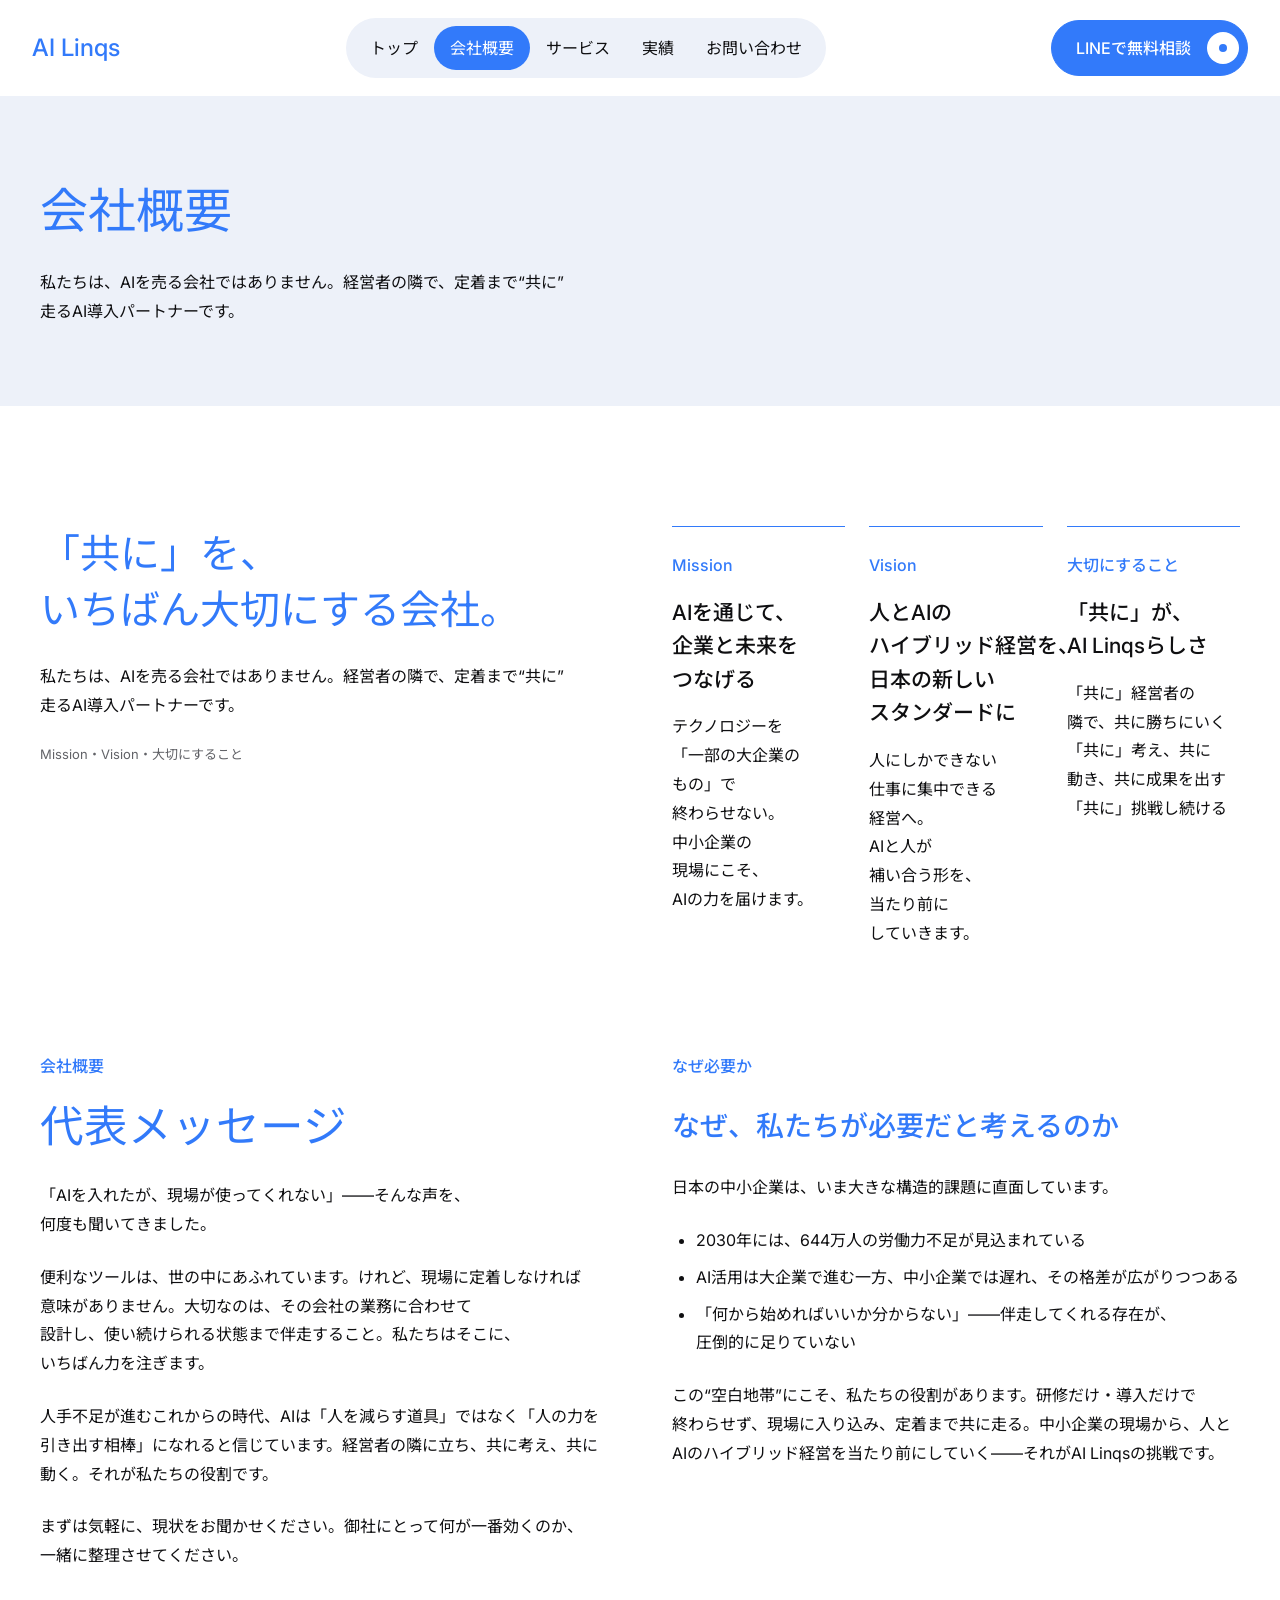
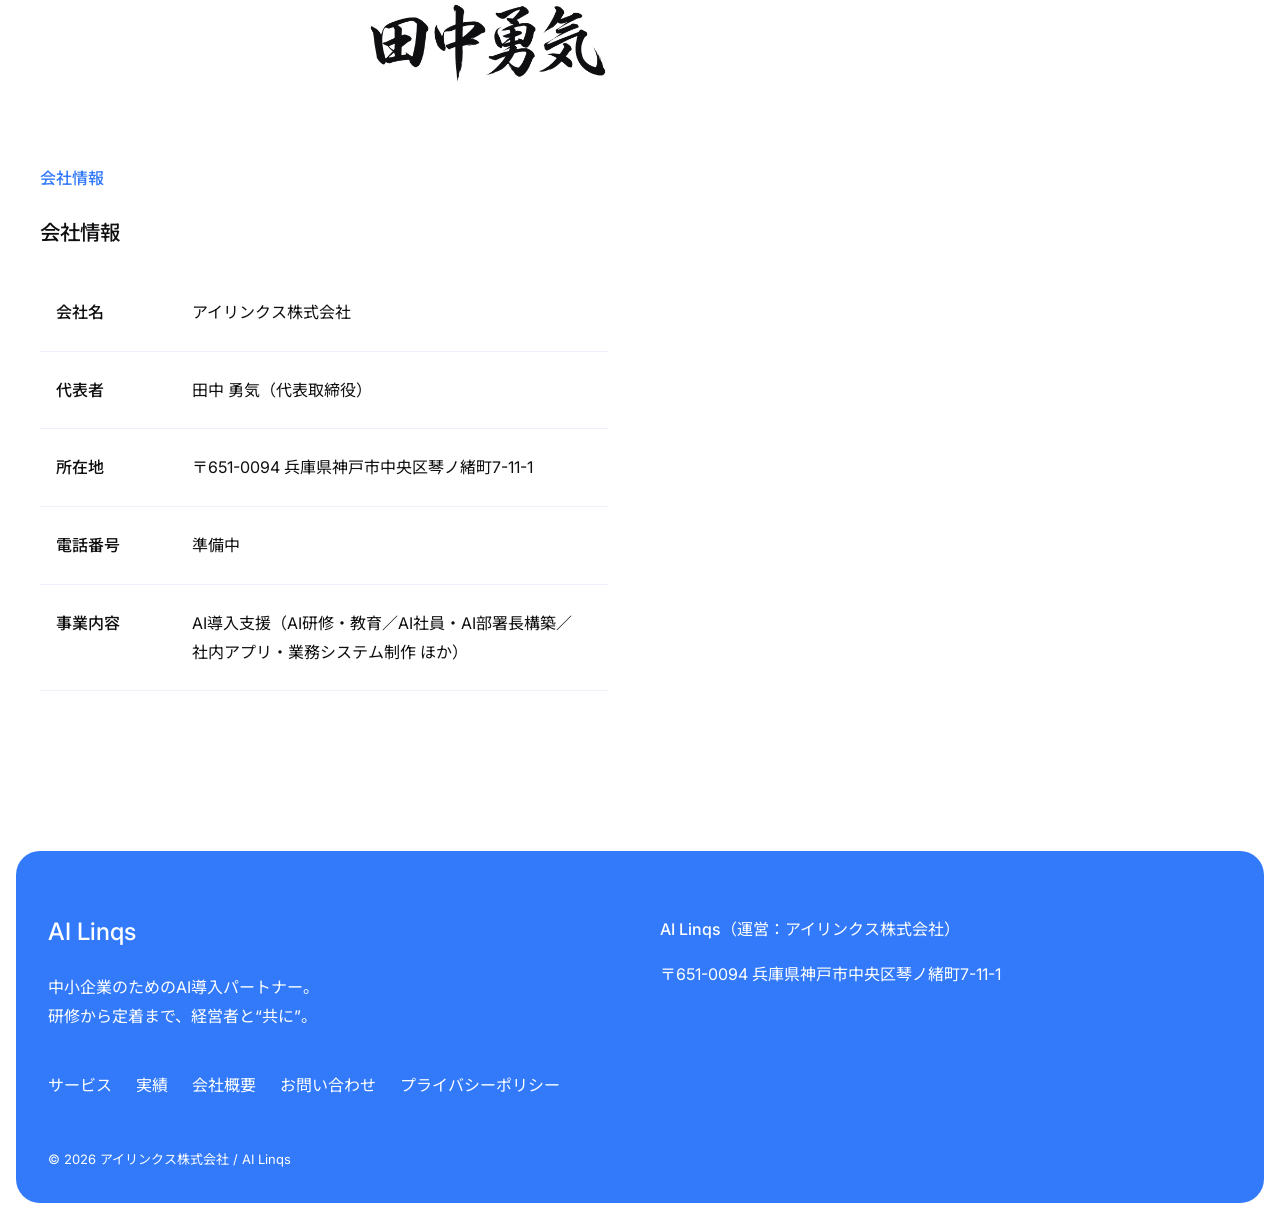
==== commit 08f3273c: "v3.3：想い・お悩み・いまですの余白と改行を調整、会社概要の[要確認]表記を削除 - 想い：左に見出し＋補足文章、右に写真（上端・下端をそろえる）。見出しは2行 - お悩み：白いカードにまとめ、見出" ====
--- a/about.html
+++ b/about.html
@@ -28,8 +28,8 @@
       <div class="prose slide__lead reveal">
         <p>日本の中小企業は、いま大きな構造的課題に直面しています。</p>
         <ul>
-          <li>2030年には、644万人の労働力不足が見込まれている <span class="todo">[要確認：出典の明記]</span></li>
-          <li>AI活用は大企業で進む一方、中小企業では遅れ、その格差が広がりつつある <span class="todo">[要確認：数値・出典]</span></li>
+          <li>2030年には、644万人の労働力不足が見込まれている</li>
+          <li>AI活用は大企業で進む一方、中小企業では遅れ、その格差が広がりつつある</li>
           <li>「何から始めればいいか分からない」——伴走してくれる存在が、圧倒的に足りていない</li>
         </ul>
         <p>この“空白地帯”にこそ、私たちの役割があります。研修だけ・導入だけで終わらせず、現場に入り込み、定着まで共に走る。中小企業の現場から、人とAIのハイブリッド経営を当たり前にしていく——それがAI Linqsの挑戦です。</p>
--- a/css/style.css
+++ b/css/style.css
@@ -355,3 +355,44 @@
   .hero-copy h1 { color: var(--white); font-size: clamp(34px, 3.1vw, 52px); }
   .hero-copy .eyebrow, .hero-copy .lead { color: var(--white); }
 }
+
+/* ---- v3.3：余白と改行の調整（2026-09-28） ---- */
+/* 想い：左に「見出し＋補足文章」、右に写真。写真は見出しの上端から補足文章の下端まで */
+@media (min-width: 1200px) {
+  #philosophy > .container { display: grid; grid-template-columns: minmax(0,1fr) minmax(0,1fr); column-gap: 64px; }
+  #philosophy > .container > .section-head { grid-column: 1; grid-row: 1; margin-bottom: 32px; }
+  #philosophy .philosophy-intro { display: contents; }
+  #philosophy .philosophy-intro .prose { grid-column: 1; grid-row: 2; max-width: none; margin: 0; }
+  #philosophy .philosophy-intro .prose p { max-width: none; }
+  #philosophy .philosophy-intro .prose p + p { margin-top: 8px; }
+  #philosophy .philosophy-intro .photo { grid-column: 2; grid-row: 1 / 3; align-self: end; width: 100%; height: 0; min-height: calc(100% - 40px); max-height: none; aspect-ratio: auto; }
+  #philosophy .pillars, #philosophy > .container > .actions { grid-column: 1 / -1; }
+  #philosophy .pillars { margin-top: 96px; }
+}
+/* お悩み：白いカードにまとめ、見出しは 1 行、本文は両端をそろえて 3 行 */
+.issue-cards .card { background: var(--white); border-radius: 16px; gap: 0; overflow: hidden; }
+.issue-cards .card .photo { border-radius: 0; }
+.issue-cards .card-body { padding: 24px 24px 32px; gap: 12px; }
+.issue-cards .card h3 { font-size: 19px; line-height: 1.6; white-space: nowrap; }
+.issue-cards .card-copy { text-align: justify; line-break: strict; word-break: normal; text-wrap: wrap; }
+/* いまです：挿絵を大きく、淡い面に載せて目を引く */
+.timing-layout { grid-template-columns: minmax(0,1fr) minmax(0,1.1fr); gap: 64px; }
+.timing-copy h2 { font-size: clamp(32px, 4vw, 56px); }
+.timing-body { font-size: 18px; }
+.timing-visual { background: var(--surface); border-radius: 32px; padding: 32px 32px 0; overflow: hidden; }
+.timing-visual .photo { border-radius: 0; mix-blend-mode: multiply; aspect-ratio: auto; }
+.timing-mark { top: 9%; left: 55%; width: 88px; height: 88px; font-size: 44px; font-weight: 600; }
+.timing-mark::after { content: ""; position: absolute; inset: 0; border: 1px solid var(--blue); border-radius: 9999px; opacity: 0; }
+.timing-visual:not(.is-pending) .timing-mark::after { animation: timing-ring 1.2s ease .8s 2; }
+@keyframes timing-ring { from { opacity: .8; transform: scale(1); } to { opacity: 0; transform: scale(1.8); } }
+@media (max-width: 1199px) { .timing-layout { grid-template-columns: minmax(0,1fr); } .timing-visual { max-width: 560px; } }
+@media (max-width: 767px) { .timing-visual { padding: 16px 16px 0; border-radius: 24px; } .timing-mark { width: 64px; height: 64px; font-size: 32px; } .timing-body { font-size: 16px; } .issue-cards .card h3 { white-space: normal; } }
+@media (prefers-reduced-motion: reduce) { .timing-visual:not(.is-pending) .timing-mark::after { animation: none; } }
+/* v3.3 追補：想いの見出しは 2 行に収める／いまですの本文は自然に折り返す／挿絵をさらに大きく */
+@media (min-width: 1200px) {
+  #philosophy > .container > .section-head h2 { font-size: 40px; white-space: nowrap; }
+  .timing-layout { grid-template-columns: minmax(0,5fr) minmax(0,7fr); }
+}
+.timing-body .phrase { display: inline; }
+.timing-body br { display: none; }
+.timing-body { text-align: justify; }
